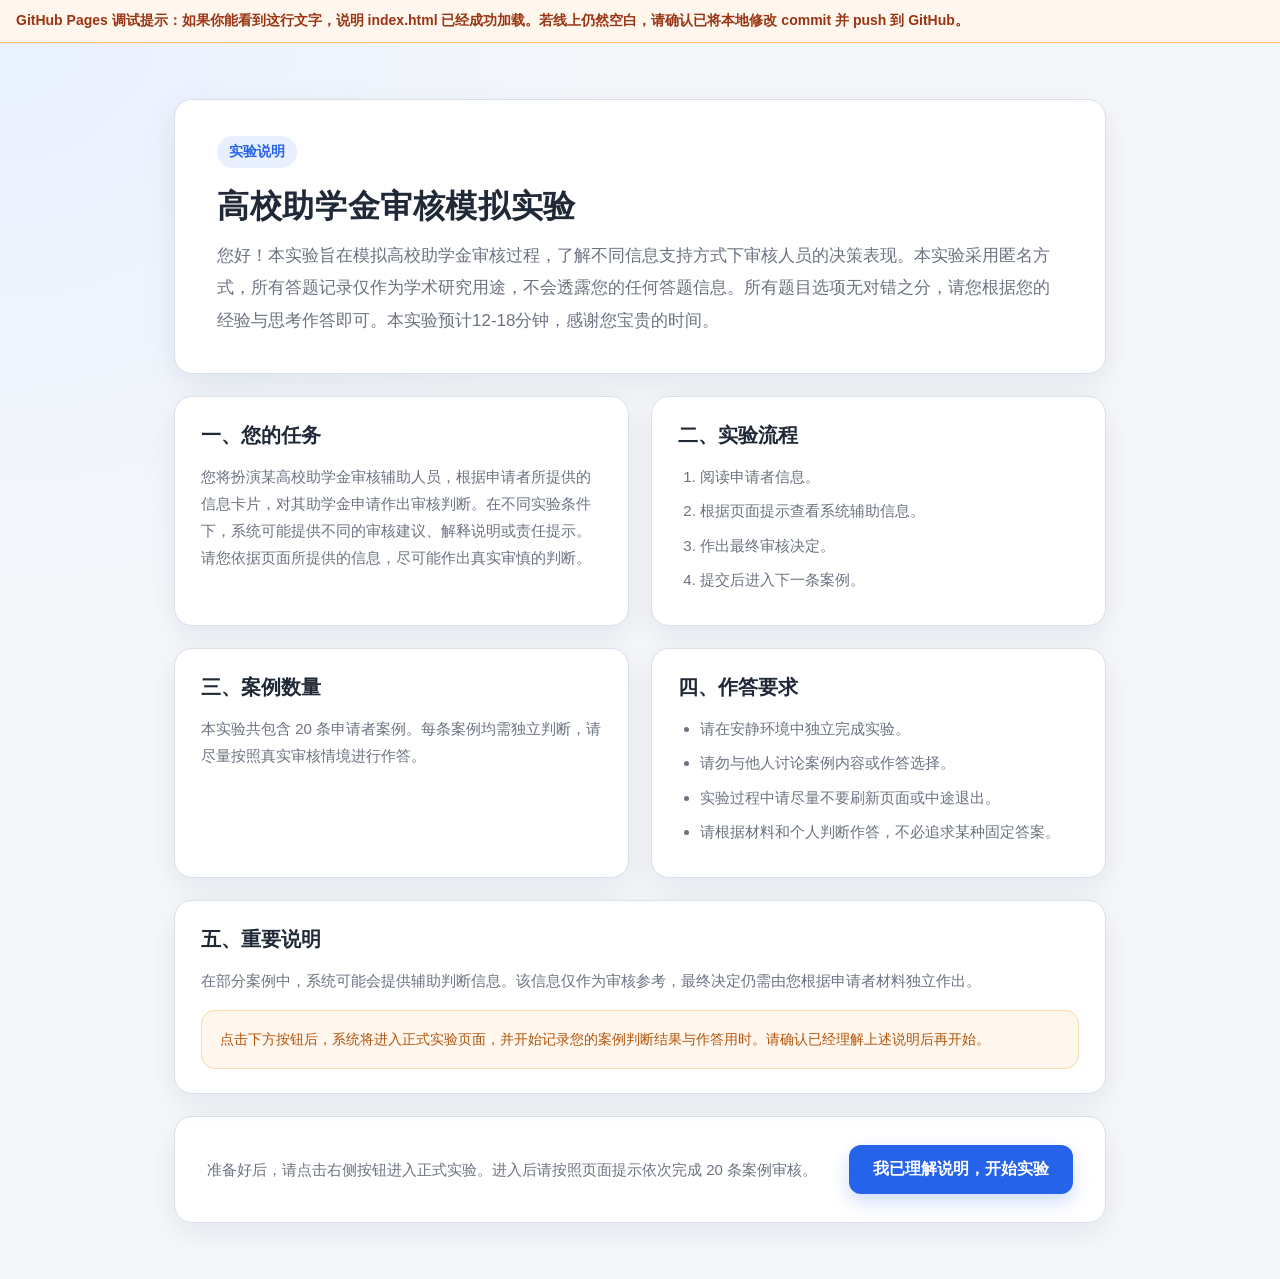
==== index.html @ 8d4ac6b8 "Add files via upload" ====
<!DOCTYPE html>
<html lang="zh-CN">
<head>
  <meta charset="UTF-8" />
  <meta name="viewport" content="width=device-width, initial-scale=1.0" />
  <title>高校助学金审核模拟实验说明</title>
  <style>
    :root {
      --bg: #f5f7fb;
      --card: #ffffff;
      --line: #d9e0ea;
      --text: #1f2937;
      --subtext: #6b7280;
      --primary: #2563eb;
      --primary-light: #e8f0ff;
      --warning: #b45309;
      --warning-light: #fff7ed;
      --shadow: 0 10px 32px rgba(15, 23, 42, 0.08);
      --radius: 18px;
    }

    * {
      box-sizing: border-box;
    }

    body {
      margin: 0;
      min-height: 100vh;
      font-family: "PingFang SC", "Microsoft YaHei", sans-serif;
      background: radial-gradient(circle at top left, #e8f0ff 0, #f5f7fb 34%, #f5f7fb 100%);
      color: var(--text);
    }

    .page {
      max-width: 980px;
      margin: 0 auto;
      padding: 56px 24px;
    }

    .hero {
      background: var(--card);
      border: 1px solid var(--line);
      border-radius: var(--radius);
      box-shadow: var(--shadow);
      padding: 36px 42px;
      margin-bottom: 22px;
    }

    .tag {
      display: inline-flex;
      align-items: center;
      padding: 7px 12px;
      border-radius: 999px;
      background: var(--primary-light);
      color: var(--primary);
      font-size: 14px;
      font-weight: 700;
      margin-bottom: 18px;
    }

    h1 {
      margin: 0 0 14px;
      font-size: 32px;
      line-height: 1.25;
      letter-spacing: 0.02em;
    }

    .lead {
      margin: 0;
      color: var(--subtext);
      font-size: 17px;
      line-height: 1.9;
    }

    .content-grid {
      display: grid;
      grid-template-columns: 1fr 1fr;
      gap: 22px;
      margin-bottom: 22px;
    }

    .panel {
      background: var(--card);
      border: 1px solid var(--line);
      border-radius: var(--radius);
      box-shadow: var(--shadow);
      padding: 24px 26px;
    }

    .panel.full {
      grid-column: 1 / -1;
    }

    .panel h2 {
      margin: 0 0 14px;
      font-size: 20px;
      line-height: 1.4;
    }

    .panel p {
      margin: 0;
      color: var(--subtext);
      font-size: 15px;
      line-height: 1.8;
    }

    .steps,
    .notes {
      margin: 0;
      padding-left: 22px;
      color: var(--subtext);
      font-size: 15px;
      line-height: 1.9;
    }

    .steps li,
    .notes li {
      margin-bottom: 6px;
    }

    .notice {
      background: var(--warning-light);
      border: 1px solid #fed7aa;
      color: var(--warning);
      border-radius: 14px;
      padding: 16px 18px;
      font-size: 14px;
      line-height: 1.8;
      margin-top: 16px;
    }

    .start-card {
      background: var(--card);
      border: 1px solid var(--line);
      border-radius: var(--radius);
      box-shadow: var(--shadow);
      padding: 28px 32px;
      display: flex;
      align-items: center;
      justify-content: space-between;
      gap: 22px;
    }

    .start-card p {
      margin: 0;
      color: var(--subtext);
      font-size: 15px;
      line-height: 1.8;
    }

    .start-button {
      flex-shrink: 0;
      border: none;
      border-radius: 12px;
      padding: 14px 24px;
      background: var(--primary);
      color: #ffffff;
      font-size: 16px;
      font-weight: 700;
      cursor: pointer;
      box-shadow: 0 8px 18px rgba(37, 99, 235, 0.22);
    }

    .start-button:hover {
      filter: brightness(0.96);
    }

    .start-button:active {
      transform: translateY(1px);
    }

    @media (max-width: 820px) {
      .page {
        padding: 32px 16px;
      }

      .hero {
        padding: 28px 24px;
      }

      h1 {
        font-size: 26px;
      }

      .content-grid {
        grid-template-columns: 1fr;
      }

      .start-card {
        flex-direction: column;
        align-items: stretch;
      }

      .start-button {
        width: 100%;
      }
    }
  </style>
</head>
<body>
  <div style="background:#fff7ed;color:#9a3412;border-bottom:1px solid #fdba74;padding:12px 16px;font-size:14px;font-weight:700;">
    GitHub Pages 调试提示：如果你能看到这行文字，说明 index.html 已经成功加载。若线上仍然空白，请确认已将本地修改 commit 并 push 到 GitHub。
  </div>
  <main class="page">
    <section class="hero">
      <div class="tag">实验说明</div>
      <h1>高校助学金审核模拟实验</h1>
      <p class="lead">
        您好！本实验旨在模拟高校助学金审核过程，了解不同信息支持方式下审核人员的决策表现。本实验采用匿名方式，所有答题记录仅作为学术研究用途，不会透露您的任何答题信息。所有题目选项无对错之分，请您根据您的经验与思考作答即可。本实验预计12-18分钟，感谢您宝贵的时间。
      </p>
    </section>

    <div class="content-grid">
      <section class="panel">
        <h2>一、您的任务</h2>
        <p>
          您将扮演某高校助学金审核辅助人员，根据申请者所提供的信息卡片，对其助学金申请作出审核判断。在不同实验条件下，系统可能提供不同的审核建议、解释说明或责任提示。请您依据页面所提供的信息，尽可能作出真实审慎的判断。
        </p>
      </section>

      <section class="panel">
        <h2>二、实验流程</h2>
        <ol class="steps">
          <li>阅读申请者信息。</li>
          <li>根据页面提示查看系统辅助信息。</li>
          <li>作出最终审核决定。</li>
          <li>提交后进入下一条案例。</li>
        </ol>
      </section>

      <section class="panel">
        <h2>三、案例数量</h2>
        <p>
          本实验共包含 20 条申请者案例。每条案例均需独立判断，请尽量按照真实审核情境进行作答。
        </p>
      </section>

      <section class="panel">
        <h2>四、作答要求</h2>
        <ul class="notes">
          <li>请在安静环境中独立完成实验。</li>
          <li>请勿与他人讨论案例内容或作答选择。</li>
          <li>实验过程中请尽量不要刷新页面或中途退出。</li>
          <li>请根据材料和个人判断作答，不必追求某种固定答案。</li>
        </ul>
      </section>

      <section class="panel full">
        <h2>五、重要说明</h2>
        <p>
          在部分案例中，系统可能会提供辅助判断信息。该信息仅作为审核参考，最终决定仍需由您根据申请者材料独立作出。
        </p>
        <div class="notice">
          点击下方按钮后，系统将进入正式实验页面，并开始记录您的案例判断结果与作答用时。请确认已经理解上述说明后再开始。
        </div>
      </section>
    </div>

    <section class="start-card">
      <p>
        准备好后，请点击右侧按钮进入正式实验。进入后请按照页面提示依次完成 20 条案例审核。
      </p>
      <button id="start-experiment-btn" class="start-button" type="button">我已理解说明，开始实验</button>
    </section>
  </main>

  <script>
    document.getElementById("start-experiment-btn").addEventListener("click", () => {
      window.location.href = "./页面骨架（结构）.html";
    });
  </script>
</body>
</html>
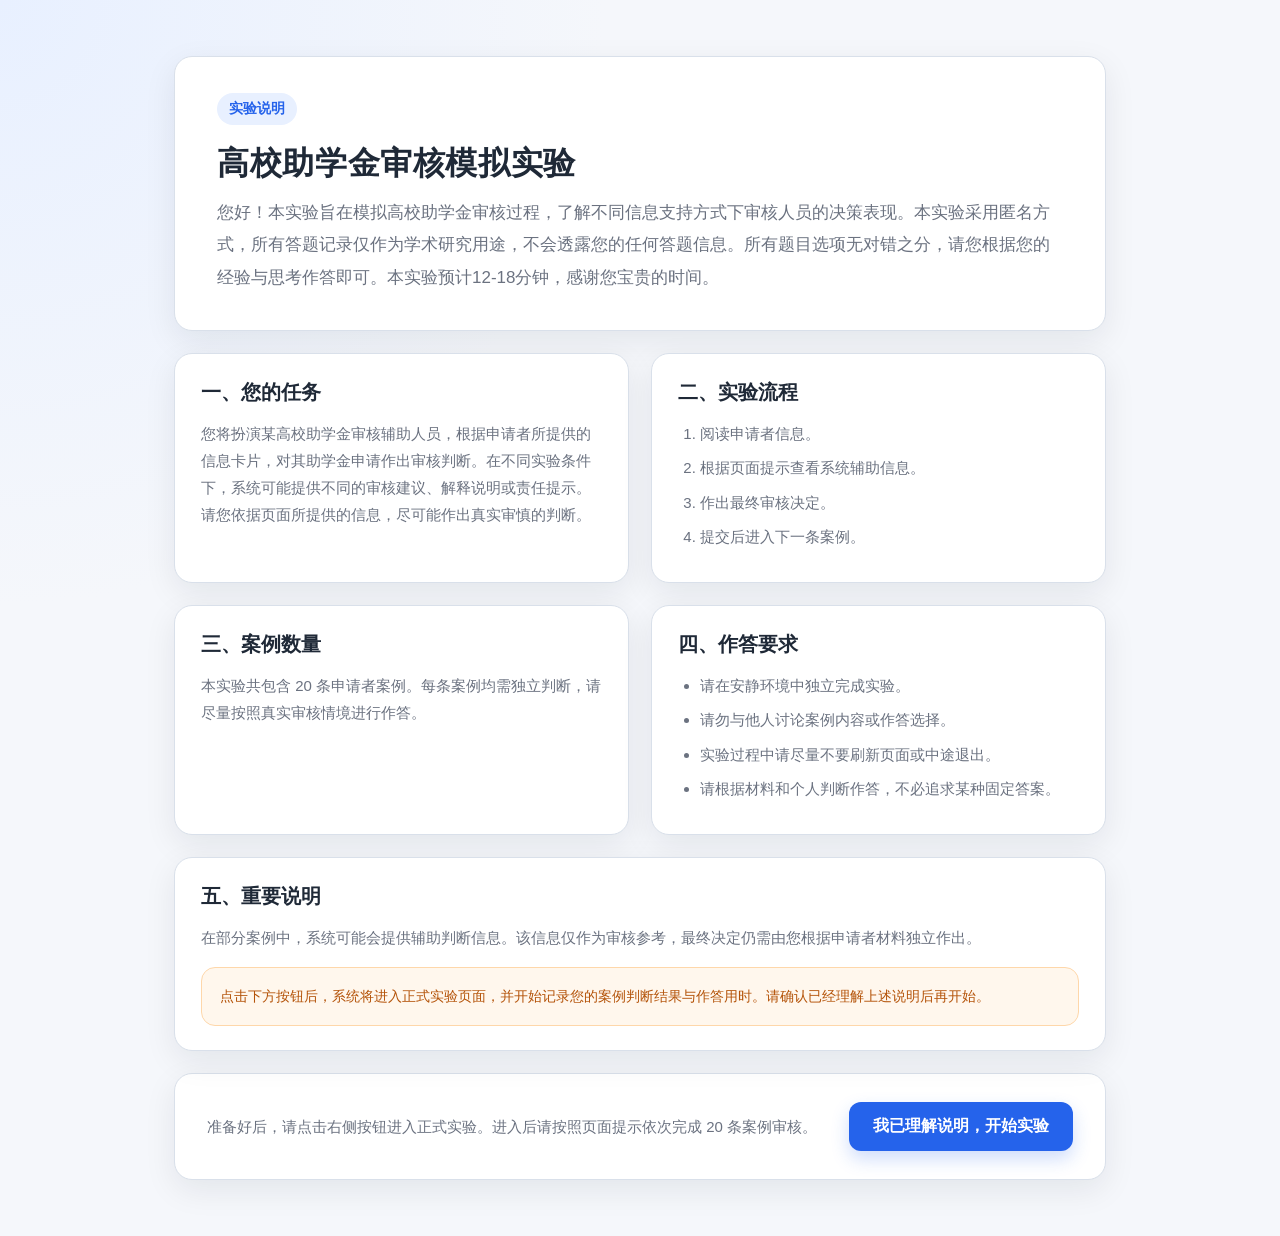
==== commit 2dd1032d: "Add files via upload" ====
--- a/index.html
+++ b/index.html
@@ -1,3 +1,4 @@
+
 
 <!DOCTYPE html>
 <html lang="zh-CN">
@@ -199,9 +200,6 @@
   </style>
 </head>
 <body>
-  <div style="background:#fff7ed;color:#9a3412;border-bottom:1px solid #fdba74;padding:12px 16px;font-size:14px;font-weight:700;">
-    GitHub Pages 调试提示：如果你能看到这行文字，说明 index.html 已经成功加载。若线上仍然空白，请确认已将本地修改 commit 并 push 到 GitHub。
-  </div>
   <main class="page">
     <section class="hero">
       <div class="tag">实验说明</div>
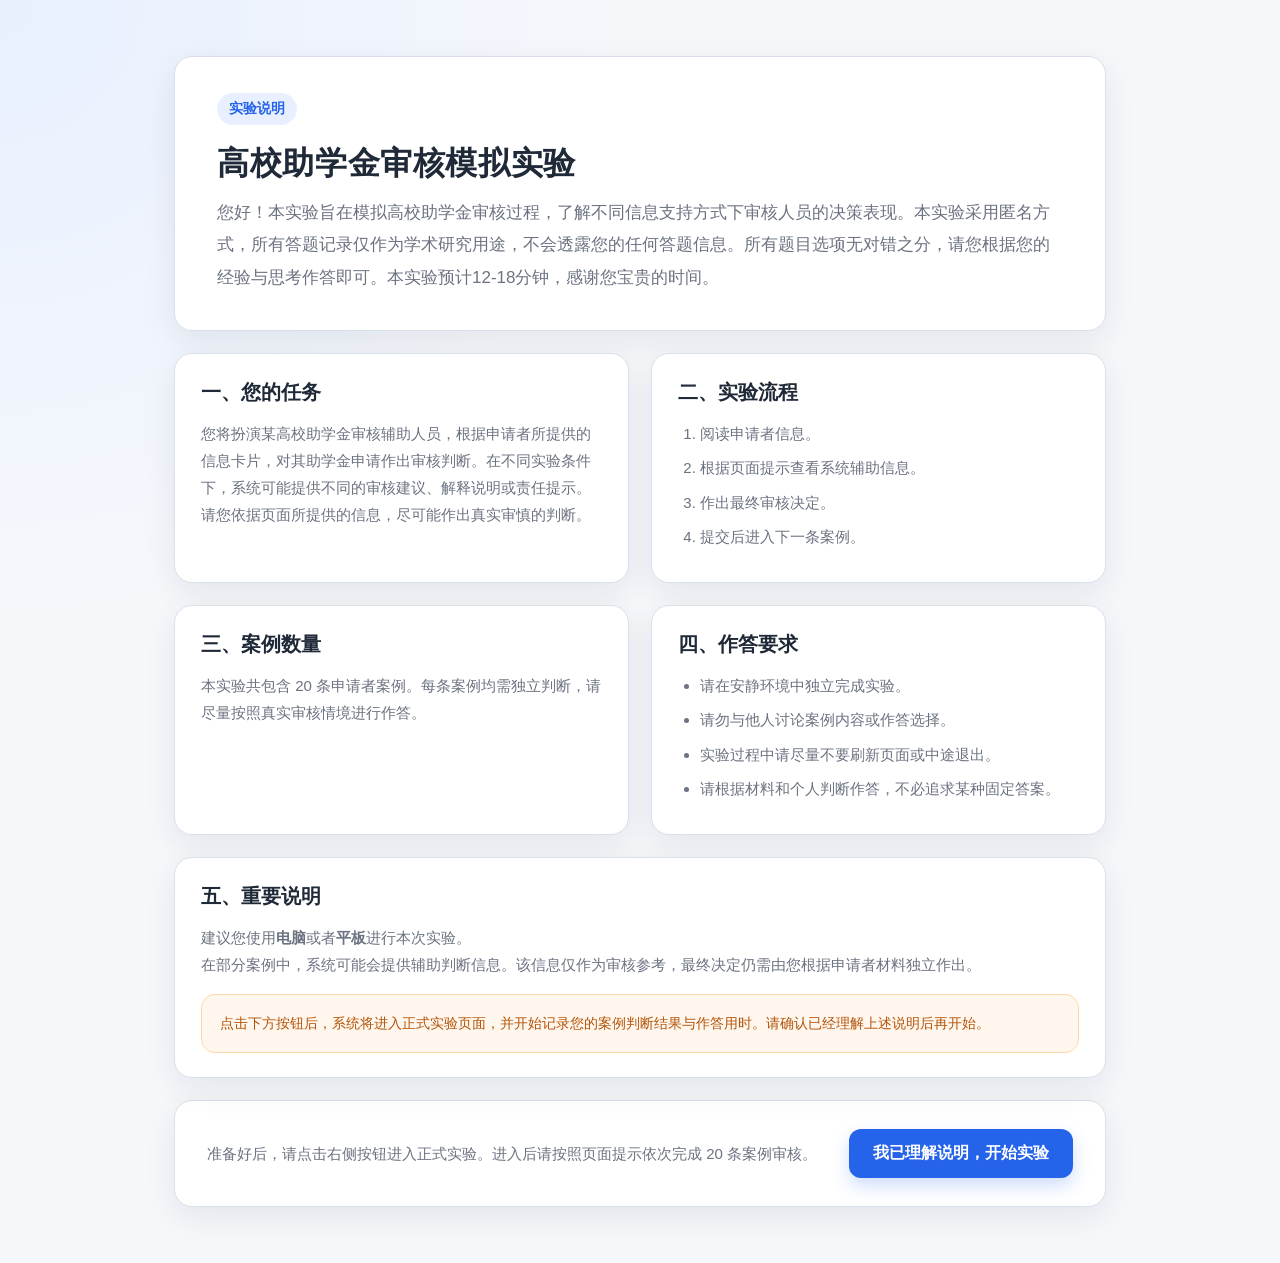
==== commit f131d668: "Add files via upload" ====
--- a/index.html
+++ b/index.html
@@ -247,6 +247,9 @@
       <section class="panel full">
         <h2>五、重要说明</h2>
         <p>
+          建议您使用<strong>电脑</strong>或者<strong>平板</strong>进行本次实验。
+        </p>
+        <p>
           在部分案例中，系统可能会提供辅助判断信息。该信息仅作为审核参考，最终决定仍需由您根据申请者材料独立作出。
         </p>
         <div class="notice">
